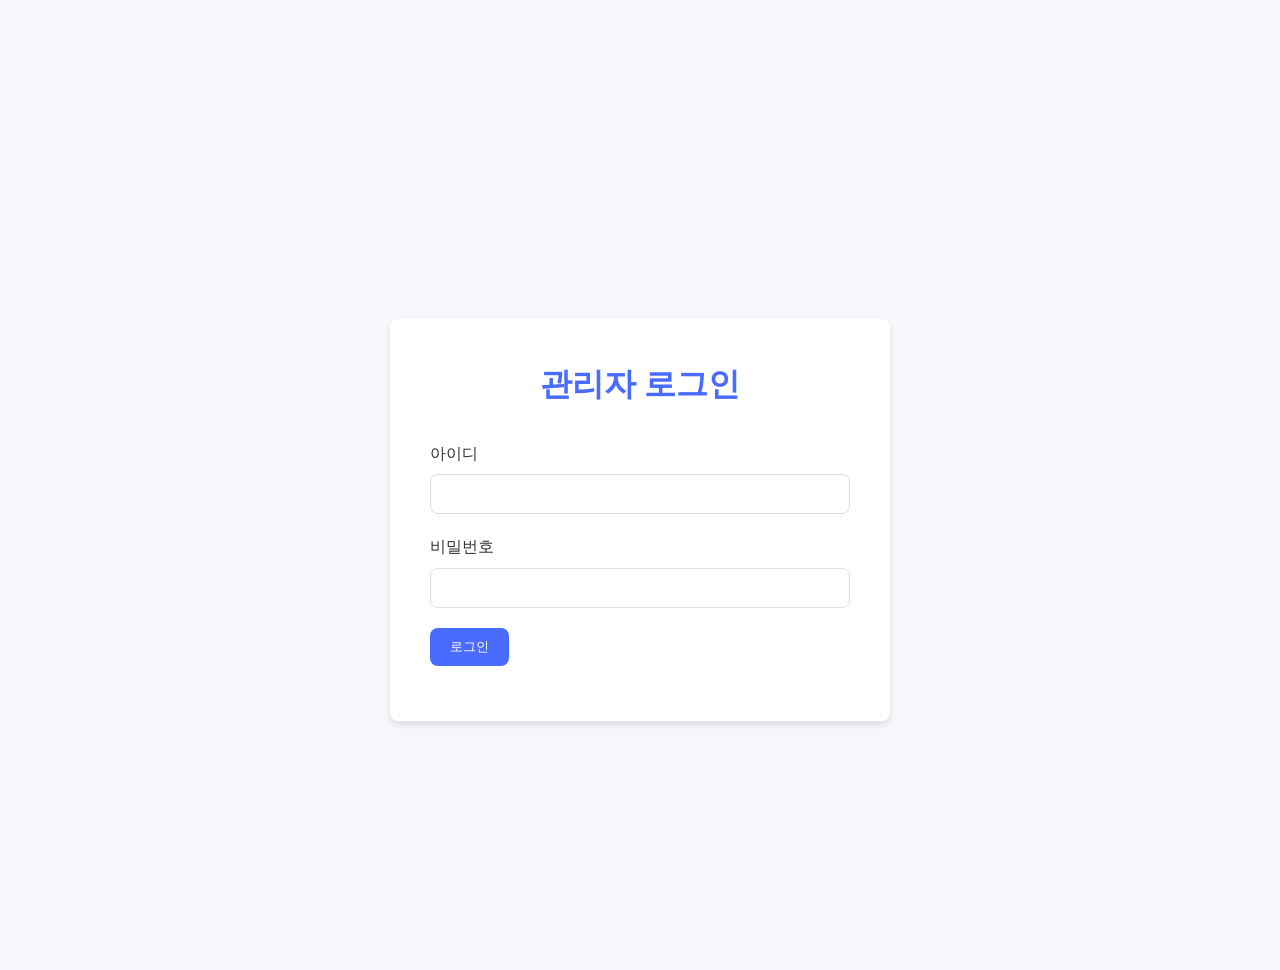
==== admin/admin-panel.html @ b7f73e36 "Add files via upload" ====
<!DOCTYPE html>
<html lang="ko">
<head>
    <meta charset="UTF-8">
    <meta name="viewport" content="width=device-width, initial-scale=1.0">
    <title>레조넌스 - 관리자 패널</title>
    <link rel="stylesheet" href="../style.css">
    <link rel="stylesheet" href="admin-style.css">
    <link rel="stylesheet" href="https://cdnjs.cloudflare.com/ajax/libs/font-awesome/6.4.0/css/all.min.css">
</head>
<body>
    <header id="admin-header">
        <div class="header-container">
            <div class="logo">
                <h1>레조넌스 관리자 패널</h1>
            </div>
            <nav class="nav-menu">
                <ul>
                    <li><button id="logout-btn">로그아웃</button></li>
                </ul>
            </nav>
        </div>
    </header>

    <div class="admin-container">
        <aside class="admin-sidebar">
            <ul>
                <li><button class="admin-menu-btn active" data-panel="patch-notes-panel">패치노트 관리</button></li>
                <li><button class="admin-menu-btn" data-panel="character-panel">캐릭터 정보 관리</button></li>
                <li><button class="admin-menu-btn" data-panel="calculator-panel">강화 계산기 관리</button></li>
                <li><button class="admin-menu-btn" data-panel="new-feature-panel">새 기능 추가</button></li>
            </ul>
            <div class="admin-actions">
                <button id="save-data-btn" class="btn">저장</button>
                <button id="export-data-btn" class="btn secondary">데이터 내보내기</button>
                <button id="import-data-btn" class="btn secondary">데이터 가져오기</button>
                <input type="file" id="import-data-file" accept=".json" style="display: none;">
            </div>
        </aside>

        <main class="admin-main">
            <!-- 패치노트 관리 패널 -->
            <div id="patch-notes-panel" class="admin-panel active">
                <h2>패치노트 관리</h2>
                <div class="admin-panel-actions">
                    <button id="add-patch-btn" class="btn">새 패치노트 추가</button>
                </div>
                <div class="admin-patch-list" id="admin-patch-list">
                    <!-- 패치노트 목록이 여기에 로드됩니다 -->
                </div>
            </div>

            <!-- 캐릭터 정보 관리 패널 -->
            <div id="character-panel" class="admin-panel">
                <h2>캐릭터 정보 관리</h2>
                <div class="admin-panel-actions">
                    <button id="add-character-btn" class="btn">새 캐릭터 추가</button>
                </div>
                <div class="admin-character-list" id="admin-character-list">
                    <!-- 캐릭터 목록이 여기에 로드됩니다 -->
                </div>
            </div>

            <!-- 강화 계산기 관리 패널 -->
            <div id="calculator-panel" class="admin-panel">
                <h2>강화 계산기 관리</h2>
                <div class="admin-calculator-controls">
                    <div class="input-group">
                        <label for="calc-grade-select">등급 선택</label>
                        <select id="calc-grade-select">
                            <option value="UR">UR</option>
                            <option value="SSR">SSR</option>
                            <option value="SR">SR</option>
                            <option value="R">R</option>
                        </select>
                    </div>
                    <div class="input-group">
                        <label for="calc-type-select">유형 선택</label>
                        <select id="calc-type-select">
                            <option value="weapon">무기/방어구</option>
                            <option value="accessory">악세서리</option>
                        </select>
                    </div>
                    <button id="update-calc-data-btn" class="btn">데이터 업데이트</button>
                </div>
                <div class="admin-calculator-data" id="admin-calculator-data">
                    <!-- 강화 데이터 테이블이 여기에 로드됩니다 -->
                </div>
            </div>

            <!-- 새 기능 추가 패널 -->
            <div id="new-feature-panel" class="admin-panel">
                <h2>새 기능 추가</h2>
                <div class="admin-new-feature">
                    <div class="input-group">
                        <label for="new-feature-name">기능 이름</label>
                        <input type="text" id="new-feature-name" placeholder="예: 장비 도감">
                    </div>
                    <div class="input-group">
                        <label for="new-feature-desc">기능 설명</label>
                        <textarea id="new-feature-desc" rows="3" placeholder="기능에 대한 간단한 설명"></textarea>
                    </div>
                    <div class="input-group">
                        <label for="new-feature-icon">아이콘 (Font Awesome 클래스)</label>
                        <input type="text" id="new-feature-icon" placeholder="예: fa-book">
                    </div>
                    <button id="add-feature-btn" class="btn">기능 추가</button>
                </div>
            </div>
        </main>
    </div>

    <!-- 패치노트 편집 모달 -->
    <div id="patch-edit-modal" class="admin-modal">
        <div class="admin-modal-content">
            <span class="close-admin-modal">&times;</span>
            <h3>패치노트 편집</h3>
            <form id="patch-edit-form">
                <input type="hidden" id="edit-patch-id">
                <div class="input-group">
                    <label for="edit-patch-title">제목</label>
                    <input type="text" id="edit-patch-title" required>
                </div>
                <div class="input-group">
                    <label for="edit-patch-date">날짜</label>
                    <input type="date" id="edit-patch-date" required>
                </div>
                <div class="input-group">
                    <label for="edit-patch-type">유형</label>
                    <select id="edit-patch-type" required>
                        <option value="character">캐릭터 업데이트</option>
                        <option value="balance">밸런스 조정</option>
                        <option value="resource">리소스 패치</option>
                    </select>
                </div>
                <div class="input-group">
                    <label for="edit-patch-summary">요약</label>
                    <textarea id="edit-patch-summary" rows="2" required></textarea>
                </div>
                <div class="input-group">
                    <label for="edit-patch-details">상세 내용</label>
                    <textarea id="edit-patch-details" rows="10" required></textarea>
                </div>
                <div class="form-actions">
                    <button type="submit" class="btn">저장</button>
                    <button type="button" id="delete-patch-btn" class="btn danger">삭제</button>
                </div>
            </form>
        </div>
    </div>

    <!-- 캐릭터 편집 모달 -->
    <div id="character-edit-modal" class="admin-modal">
        <div class="admin-modal-content">
            <span class="close-admin-modal">&times;</span>
            <h3>캐릭터 정보 편집</h3>
            <form id="character-edit-form">
                <input type="hidden" id="edit-character-id">
                <div class="input-group">
                    <label for="edit-character-name">이름</label>
                    <input type="text" id="edit-character-name" required>
                </div>
                <div class="input-group">
                    <label for="edit-character-grade">등급</label>
                    <select id="edit-character-grade" required>
                        <option value="UR">UR</option>
                        <option value="SSR">SSR</option>
                        <option value="SR">SR</option>
                        <option value="R">R</option>
                    </select>
                </div>
                <div class="input-group">
                    <label for="edit-character-element">속성</label>
                    <select id="edit-character-element" required>
                        <option value="불">불</option>
                        <option value="물">물</option>
                        <option value="바람">바람</option>
                        <option value="땅">땅</option>
                        <option value="빛">빛</option>
                        <option value="어둠">어둠</option>
                    </select>
                </div>
                <div class="input-group">
                    <label for="edit-character-position">포지션</label>
                    <select id="edit-character-position" required>
                        <option value="딜러">딜러</option>
                        <option value="서포터">서포터</option>
                        <option value="탱커">탱커</option>
                        <option value="힐러">힐러</option>
                    </select>
                </div>
                <div class="input-group">
                    <label for="edit-character-thumbnail">썸네일 URL</label>
                    <input type="text" id="edit-character-thumbnail" required>
                </div>
                <div class="input-group">
                    <label for="edit-character-story">스토리</label>
                    <textarea id="edit-character-story" rows="3" required></textarea>
                </div>
                <div class="input-group">
                    <label for="edit-character-combat">전투 스타일</label>
                    <textarea id="edit-character-combat" rows="3" required></textarea>
                </div>
                <div class="input-group">
                    <label for="edit-character-equipment">추천 장비</label>
                    <textarea id="edit-character-equipment" rows="3" required></textarea>
                </div>
                <div class="input-group">
                    <label>스킬 정보</label>
                    <div id="character-skills-container">
                        <!-- 스킬 입력 필드가 여기에 추가됩니다 -->
                    </div>
                    <button type="button" id="add-skill-btn" class="btn secondary">스킬 추가</button>
                </div>
                <div class="form-actions">
                    <button type="submit" class="btn">저장</button>
                    <button type="button" id="delete-character-btn" class="btn danger">삭제</button>
                </div>
            </form>
        </div>
    </div>

    <script src="admin-script.js"></script>
</body>
</html>
---- style.css ----
/* 기본 스타일 */
:root {
    --primary-color: #4a6bff;
    --secondary-color: #6c757d;
    --dark-color: #343a40;
    --light-color: #f8f9fa;
    --success-color: #28a745;
    --danger-color: #dc3545;
    --warning-color: #ffc107;
    --info-color: #17a2b8;
    --border-radius: 8px;
    --box-shadow: 0 4px 6px rgba(0, 0, 0, 0.1);
    --transition: all 0.3s ease;
}

* {
    margin: 0;
    padding: 0;
    box-sizing: border-box;
}

body {
    font-family: 'Segoe UI', Tahoma, Geneva, Verdana, sans-serif;
    line-height: 1.6;
    color: #333;
    background-color: #f5f7fa;
    padding-top: 70px;
}

a {
    text-decoration: none;
    color: inherit;
}

ul {
    list-style: none;
}

img {
    max-width: 100%;
    height: auto;
}

.container {
    max-width: 1200px;
    margin: 0 auto;
    padding: 0 20px;
}

.btn {
    display: inline-block;
    padding: 10px 20px;
    background-color: var(--primary-color);
    color: white;
    border: none;
    border-radius: var(--border-radius);
    cursor: pointer;
    transition: var(--transition);
    font-weight: 500;
}

.btn:hover {
    background-color: #3a5bef;
    transform: translateY(-2px);
    box-shadow: var(--box-shadow);
}

.btn.secondary {
    background-color: var(--secondary-color);
}

.btn.secondary:hover {
    background-color: #5a6268;
}

/* 헤더 스타일 */
#header {
    position: fixed;
    top: 0;
    left: 0;
    right: 0;
    background-color: white;
    box-shadow: var(--box-shadow);
    z-index: 1000;
}

.header-container {
    display: flex;
    justify-content: space-between;
    align-items: center;
    padding: 15px 20px;
    max-width: 1200px;
    margin: 0 auto;
}

.logo h1 {
    color: var(--primary-color);
    font-size: 24px;
    font-weight: 700;
}

.nav-menu ul {
    display: flex;
    gap: 20px;
}

.nav-menu a {
    font-weight: 500;
    padding: 5px 0;
    position: relative;
}

.nav-menu a::after {
    content: '';
    position: absolute;
    bottom: 0;
    left: 0;
    width: 0;
    height: 2px;
    background-color: var(--primary-color);
    transition: var(--transition);
}

.nav-menu a:hover::after {
    width: 100%;
}

.admin-login {
    color: var(--danger-color);
    font-weight: 600;
}

/* 섹션 공통 스타일 */
.section {
    padding: 60px 0;
    border-bottom: 1px solid #e9ecef;
}

.section-header {
    text-align: center;
    margin-bottom: 40px;
}

.section-header h2 {
    font-size: 32px;
    margin-bottom: 15px;
    color: var(--dark-color);
}

.section-header p {
    color: var(--secondary-color);
    max-width: 700px;
    margin: 0 auto;
}

/* 필터 버튼 스타일 */
.filter-btn {
    padding: 8px 16px;
    margin: 0 5px;
    background-color: transparent;
    border: 1px solid #ddd;
    color: var(--secondary-color);
    border-radius: 20px;
    transition: var(--transition);
}

.filter-btn.active, .filter-btn:hover {
    background-color: var(--primary-color);
    color: white;
    border-color: var(--primary-color);
}

/* 패치노트 섹션 스타일 */
.patch-container {
    display: grid;
    grid-template-columns: repeat(auto-fill, minmax(300px, 1fr));
    gap: 20px;
    margin-top: 20px;
}

.patch-card {
    background-color: white;
    border-radius: var(--border-radius);
    box-shadow: var(--box-shadow);
    overflow: hidden;
    transition: var(--transition);
}

.patch-card:hover {
    transform: translateY(-5px);
    box-shadow: 0 10px 20px rgba(0, 0, 0, 0.1);
}

.patch-card-header {
    padding: 15px;
    border-bottom: 1px solid #eee;
}

.patch-card-header h3 {
    font-size: 18px;
    margin-bottom: 5px;
}

.patch-date {
    color: var(--secondary-color);
    font-size: 14px;
}

.patch-summary {
    padding: 15px;
    font-size: 15px;
}

.patch-more {
    display: block;
    padding: 10px;
    text-align: center;
    background-color: #f8f9fa;
    color: var(--primary-color);
    font-weight: 500;
    cursor: pointer;
}

.patch-details {
    padding: 0 15px;
    max-height: 0;
    overflow: hidden;
    transition: max-height 0.3s ease;
}

.patch-details.active {
    padding: 15px;
    max-height: 1000px;
}

/* 강화 계산기 섹션 스타일 */
.calculator-container {
    display: flex;
    flex-wrap: wrap;
    gap: 30px;
    background-color: white;
    padding: 30px;
    border-radius: var(--border-radius);
    box-shadow: var(--box-shadow);
}

.calculator-input {
    flex: 1;
    min-width: 300px;
}

.calculator-result {
    flex: 1;
    min-width: 300px;
    background-color: #f8f9fa;
    padding: 20px;
    border-radius: var(--border-radius);
}

.input-group {
    margin-bottom: 20px;
}

.input-group label {
    display: block;
    margin-bottom: 8px;
    font-weight: 500;
}

.input-group select, .input-group input {
    width: 100%;
    padding: 10px;
    border: 1px solid #ddd;
    border-radius: var(--border-radius);
    font-size: 16px;
}

.result-item {
    margin-bottom: 15px;
    padding-bottom: 15px;
    border-bottom: 1px solid #eee;
}

.result-item span:first-child {
    display: block;
    margin-bottom: 5px;
    color: var(--secondary-color);
    font-size: 14px;
}

.result-item span:last-child {
    font-size: 18px;
    font-weight: 600;
}

.material-list {
    margin-top: 10px;
}

.material-item {
    display: flex;
    justify-content: space-between;
    margin-bottom: 8px;
}

/* 캐릭터 정보 섹션 스타일 */
.character-container {
    display: grid;
    grid-template-columns: repeat(auto-fill, minmax(250px, 1fr));
    gap: 20px;
    margin-top: 20px;
}

.character-card {
    background-color: white;
    border-radius: var(--border-radius);
    box-shadow: var(--box-shadow);
    overflow: hidden;
    transition: var(--transition);
}

.character-card:hover {
    transform: translateY(-5px);
    box-shadow: 0 10px 20px rgba(0, 0, 0, 0.1);
}

.character-thumbnail {
    height: 200px;
    overflow: hidden;
}

.character-thumbnail img {
    width: 100%;
    height: 100%;
    object-fit: cover;
    transition: var(--transition);
}

.character-card:hover .character-thumbnail img {
    transform: scale(1.05);
}

.character-info {
    padding: 15px;
}

.character-info h3 {
    margin-bottom: 10px;
    font-size: 18px;
}

.character-meta {
    display: flex;
    gap: 10px;
    margin-bottom: 15px;
    font-size: 14px;
}

.character-meta span {
    padding: 3px 8px;
    border-radius: 4px;
    font-weight: 500;
}

.character-actions {
    display: flex;
    gap: 10px;
}

.character-actions .btn {
    flex: 1;
    padding: 8px;
    font-size: 14px;
}

/* 모달 스타일 */
.modal {
    display: none;
    position: fixed;
    top: 0;
    left: 0;
    right: 0;
    bottom: 0;
    background-color: rgba(0, 0, 0, 0.5);
    z-index: 2000;
    overflow-y: auto;
}

.modal-content {
    background-color: white;
    margin: 50px auto;
    max-width: 800px;
    width: 90%;
    border-radius: var(--border-radius);
    box-shadow: 0 5px 15px rgba(0, 0, 0, 0.3);
    position: relative;
    padding: 30px;
}

.close-modal {
    position: absolute;
    top: 15px;
    right: 15px;
    font-size: 24px;
    cursor: pointer;
    color: var(--secondary-color);
    transition: var(--transition);
}

.close-modal:hover {
    color: var(--danger-color);
}

.modal-tabs {
    display: flex;
    gap: 10px;
    margin-bottom: 20px;
}

.modal-tab {
    padding: 8px 16px;
    background-color: transparent;
    border: 1px solid #ddd;
    border-radius: 4px;
    cursor: pointer;
    transition: var(--transition);
}

.modal-tab.active, .modal-tab:hover {
    background-color: var(--primary-color);
    color: white;
    border-color: var(--primary-color);
}

.tab-content {
    display: none;
}

.tab-content.active {
    display: block;
}

.table-container {
    overflow-x: auto;
}

table {
    width: 100%;
    border-collapse: collapse;
    margin-bottom: 20px;
}

table th, table td {
    padding: 12px 15px;
    text-align: left;
    border-bottom: 1px solid #ddd;
}

table th {
    background-color: #f8f9fa;
    font-weight: 600;
}

/* 캐릭터 모달 스타일 */
.character-modal-content {
    max-width: 900px;
}

.character-modal-header {
    display: flex;
    gap: 20px;
    margin-bottom: 20px;
}

.character-thumbnail {
    width: 150px;
    height: 150px;
    border-radius: 8px;
    overflow: hidden;
    flex-shrink: 0;
}

.character-thumbnail img {
    width: 100%;
    height: 100%;
    object-fit: cover;
}

.character-info {
    flex: 1;
}

.character-meta span {
    display: inline-block;
    margin-right: 10px;
    margin-bottom: 10px;
    padding: 4px 10px;
    border-radius: 4px;
    font-size: 14px;
    background-color: #f0f0f0;
}

.character-tabs {
    display: flex;
    gap: 10px;
    margin-bottom: 20px;
    border-bottom: 1px solid #eee;
    padding-bottom: 10px;
}

.character-tab {
    padding: 8px 16px;
    background-color: transparent;
    border: none;
    border-radius: 4px;
    cursor: pointer;
    transition: var(--transition);
}

.character-tab.active, .character-tab:hover {
    background-color: var(--primary-color);
    color: white;
}

.character-tab-content {
    display: none;
    padding: 10px 0;
}

.character-tab-content.active {
    display: block;
}

.skill-item {
    margin-bottom: 15px;
    padding-bottom: 15px;
    border-bottom: 1px solid #eee;
}

.skill-item h5 {
    margin-bottom: 5px;
    color: var(--primary-color);
}

/* 푸터 스타일 */
footer {
    text-align: center;
    padding: 20px;
    background-color: var(--dark-color);
    color: white;
}

/* 반응형 디자인 */
@media (max-width: 768px) {
    .header-container {
        flex-direction: column;
        padding: 15px;
    }
    
    .nav-menu {
        margin-top: 15px;
    }
    
    .nav-menu ul {
        flex-wrap: wrap;
        justify-content: center;
    }
    
    .section {
        padding: 40px 0;
    }
    
    .section-header h2 {
        font-size: 28px;
    }
    
    .calculator-container {
        flex-direction: column;
    }
    
    .character-modal-header {
        flex-direction: column;
    }
    
    .character-thumbnail {
        width: 100%;
        height: 200px;
        margin-bottom: 20px;
    }
}

@media (max-width: 480px) {
    .patch-container, .character-container {
        grid-template-columns: 1fr;
    }
    
    .modal-tabs, .character-tabs {
        flex-wrap: wrap;
    }
}
---- admin/admin-style.css ----
/* 관리자 패널 공통 스타일 */
.admin-login-container {
    display: flex;
    justify-content: center;
    align-items: center;
    min-height: 100vh;
    background-color: #f5f7fa;
}

.admin-login-box {
    background-color: white;
    padding: 40px;
    border-radius: var(--border-radius);
    box-shadow: var(--box-shadow);
    width: 100%;
    max-width: 500px;
}

.admin-login-box h1 {
    text-align: center;
    margin-bottom: 30px;
    color: var(--primary-color);
}

.login-error {
    color: var(--danger-color);
    margin-top: 15px;
    text-align: center;
}

/* 관리자 패널 레이아웃 */
.admin-container {
    display: flex;
    min-height: calc(100vh - 70px);
}

.admin-sidebar {
    width: 250px;
    background-color: var(--dark-color);
    color: white;
    padding: 20px 0;
}

.admin-main {
    flex: 1;
    padding: 30px;
    background-color: #f8f9fa;
}

.admin-menu-btn {
    display: block;
    width: 100%;
    padding: 12px 20px;
    background: none;
    border: none;
    color: white;
    text-align: left;
    cursor: pointer;
    transition: var(--transition);
    font-size: 16px;
}

.admin-menu-btn:hover, .admin-menu-btn.active {
    background-color: rgba(255, 255, 255, 0.1);
}

.admin-menu-btn.active {
    border-left: 3px solid var(--primary-color);
}

.admin-actions {
    padding: 20px;
    margin-top: 20px;
    border-top: 1px solid rgba(255, 255, 255, 0.1);
}

.admin-actions .btn {
    width: 100%;
    margin-bottom: 10px;
}

/* 관리자 패널 콘텐츠 */
.admin-panel {
    display: none;
}

.admin-panel.active {
    display: block;
}

.admin-panel h2 {
    margin-bottom: 20px;
    color: var(--dark-color);
}

.admin-panel-actions {
    margin-bottom: 20px;
}

/* 패치노트 관리 */
.admin-patch-list {
    display: grid;
    grid-template-columns: repeat(auto-fill, minmax(300px, 1fr));
    gap: 15px;
}

.admin-patch-card {
    background-color: white;
    border-radius: var(--border-radius);
    box-shadow: var(--box-shadow);
    padding: 15px;
    transition: var(--transition);
}

.admin-patch-card:hover {
    transform: translateY(-3px);
    box-shadow: 0 5px 15px rgba(0, 0, 0, 0.1);
}

.admin-patch-card h3 {
    margin-bottom: 5px;
    font-size: 16px;
}

.admin-patch-card p {
    font-size: 14px;
    color: var(--secondary-color);
    margin-bottom: 10px;
}

.admin-patch-card .patch-meta {
    display: flex;
    justify-content: space-between;
    font-size: 12px;
    color: var(--secondary-color);
}

.admin-patch-card .patch-actions {
    display: flex;
    gap: 10px;
    margin-top: 10px;
}

.admin-patch-card .patch-actions .btn {
    padding: 5px 10px;
    font-size: 12px;
}

/* 캐릭터 관리 */
.admin-character-list {
    display: grid;
    grid-template-columns: repeat(auto-fill, minmax(250px, 1fr));
    gap: 15px;
}

.admin-character-card {
    background-color: white;
    border-radius: var(--border-radius);
    box-shadow: var(--box-shadow);
    overflow: hidden;
    transition: var(--transition);
}

.admin-character-card:hover {
    transform: translateY(-3px);
    box-shadow: 0 5px 15px rgba(0, 0, 0, 0.1);
}

.admin-character-thumbnail {
    height: 150px;
    overflow: hidden;
}

.admin-character-thumbnail img {
    width: 100%;
    height: 100%;
    object-fit: cover;
}

.admin-character-info {
    padding: 15px;
}

.admin-character-info h3 {
    margin-bottom: 10px;
    font-size: 16px;
}

.admin-character-meta {
    display: flex;
    flex-wrap: wrap;
    gap: 5px;
    margin-bottom: 10px;
}

.admin-character-meta span {
    font-size: 12px;
    padding: 2px 6px;
    border-radius: 4px;
    background-color: #f0f0f0;
}

.admin-character-actions {
    display: flex;
    gap: 10px;
}

.admin-character-actions .btn {
    flex: 1;
    padding: 5px;
    font-size: 12px;
}

/* 강화 계산기 관리 */
.admin-calculator-controls {
    display: flex;
    gap: 20px;
    margin-bottom: 20px;
    flex-wrap: wrap;
}

.admin-calculator-controls .input-group {
    flex: 1;
    min-width: 200px;
}

.admin-calculator-data {
    background-color: white;
    border-radius: var(--border-radius);
    box-shadow: var(--box-shadow);
    padding: 20px;
    overflow-x: auto;
}

.admin-calculator-table {
    width: 100%;
    border-collapse: collapse;
}

.admin-calculator-table th, .admin-calculator-table td {
    padding: 10px;
    border: 1px solid #ddd;
    text-align: center;
}

.admin-calculator-table th {
    background-color: #f8f9fa;
    font-weight: 600;
}

.admin-calculator-table input {
    width: 100%;
    padding: 5px;
    border: 1px solid #ddd;
    border-radius: 4px;
    text-align: center;
}

/* 새 기능 추가 */
.admin-new-feature {
    background-color: white;
    border-radius: var(--border-radius);
    box-shadow: var(--box-shadow);
    padding: 20px;
    max-width: 600px;
}

/* 관리자 모달 */
.admin-modal {
    display: none;
    position: fixed;
    top: 0;
    left: 0;
    right: 0;
    bottom: 0;
    background-color: rgba(0, 0, 0, 0.5);
    z-index: 2000;
    overflow-y: auto;
}

.admin-modal-content {
    background-color: white;
    margin: 50px auto;
    max-width: 800px;
    width: 90%;
    border-radius: var(--border-radius);
    box-shadow: 0 5px 15px rgba(0, 0, 0, 0.3);
    position: relative;
    padding: 30px;
}

.close-admin-modal {
    position: absolute;
    top: 15px;
    right: 15px;
    font-size: 24px;
    cursor: pointer;
    color: var(--secondary-color);
    transition: var(--transition);
}

.close-admin-modal:hover {
    color: var(--danger-color);
}

.form-actions {
    display: flex;
    gap: 10px;
    margin-top: 20px;
}

.btn.danger {
    background-color: var(--danger-color);
}

.btn.danger:hover {
    background-color: #c82333;
}

.skill-input-group {
    display: flex;
    gap: 10px;
    margin-bottom: 10px;
    align-items: center;
}

.skill-input-group input {
    flex: 1;
    padding: 8px;
    border: 1px solid #ddd;
    border-radius: 4px;
}

.remove-skill-btn {
    color: var(--danger-color);
    cursor: pointer;
    font-size: 20px;
}

/* 반응형 디자인 */
@media (max-width: 768px) {
    .admin-container {
        flex-direction: column;
    }
    
    .admin-sidebar {
        width: 100%;
    }
    
    .admin-patch-list, .admin-character-list {
        grid-template-columns: 1fr;
    }
    
    .admin-calculator-controls .input-group {
        min-width: 100%;
    }
}
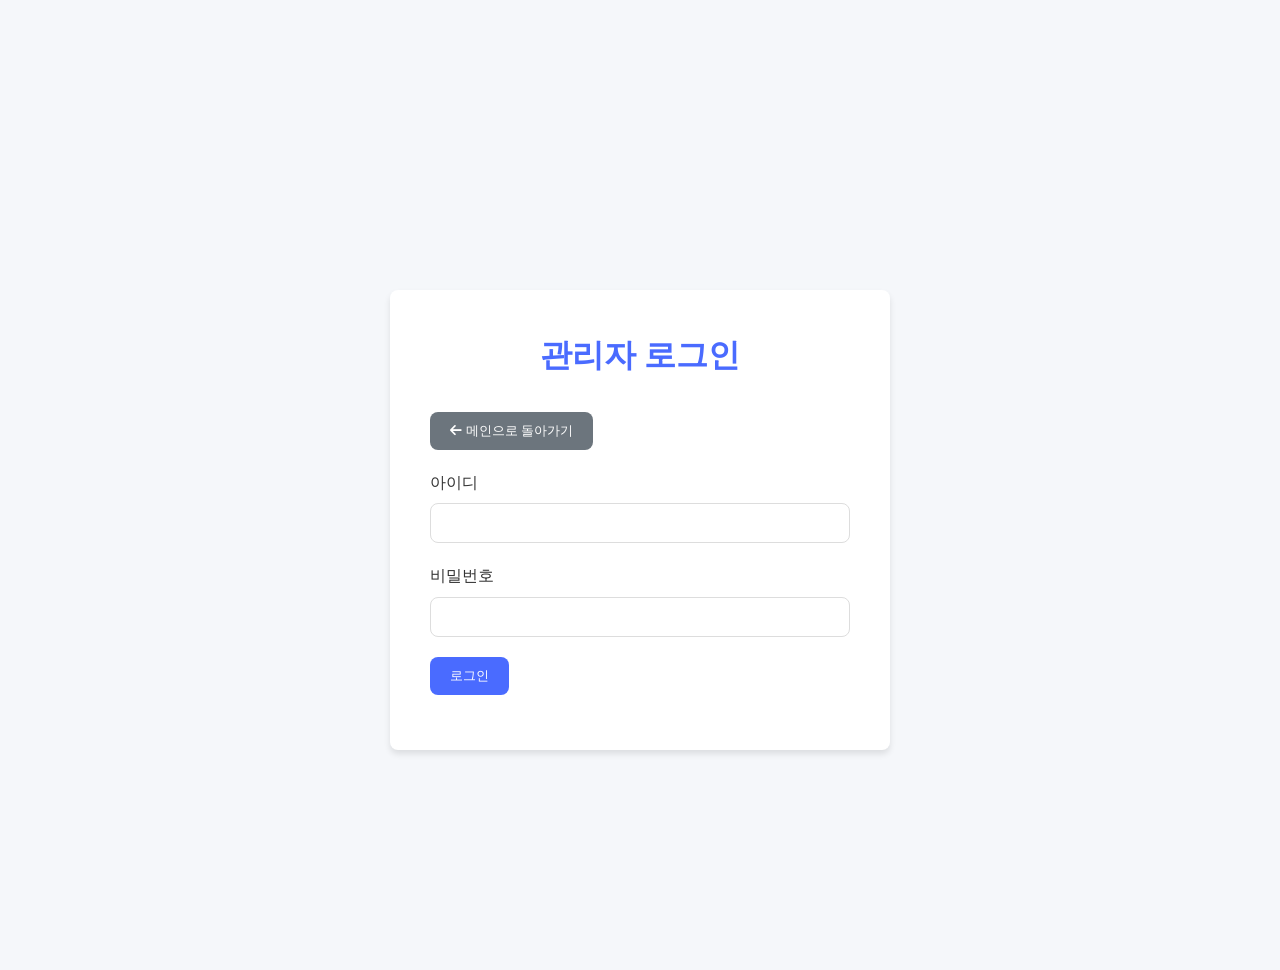
==== commit 012fd81b: "Add files via upload" ====
--- a/admin/admin-panel.html
+++ b/admin/admin-panel.html
@@ -17,6 +17,36 @@
             <nav class="nav-menu">
                 <ul>
                     <li><button id="logout-btn">로그아웃</button></li>
+                    <li><button id="change-pw-btn">비밀번호 변경</button></li>
+                    <li><button id="back-to-main-btn">메인으로</button></li>
+                </ul>
+            </nav>
+            
+            <!-- 비밀번호 변경 모달 추가 -->
+            <div id="change-pw-modal" class="admin-modal">
+                <div class="admin-modal-content">
+                    <span class="close-admin-modal">&times;</span>
+                    <h3>비밀번호 변경</h3>
+                    <form id="change-pw-form">
+                        <div class="input-group">
+                            <label for="current-pw">현재 비밀번호</label>
+                            <input type="password" id="current-pw" required>
+                        </div>
+                        <div class="input-group">
+                            <label for="new-pw">새 비밀번호</label>
+                            <input type="password" id="new-pw" required>
+                        </div>
+                        <div class="input-group">
+                            <label for="confirm-pw">새 비밀번호 확인</label>
+                            <input type="password" id="confirm-pw" required>
+                        </div>
+                        <div class="form-actions">
+                            <button type="submit" class="btn">변경</button>
+                        </div>
+                        <p class="pw-change-error" id="pw-change-error"></p>
+                    </form>
+                </div>
+            </div>
                 </ul>
             </nav>
         </div>
@@ -89,26 +119,27 @@
             </div>
 
             <!-- 새 기능 추가 패널 -->
-            <div id="new-feature-panel" class="admin-panel">
-                <h2>새 기능 추가</h2>
-                <div class="admin-new-feature">
-                    <div class="input-group">
-                        <label for="new-feature-name">기능 이름</label>
-                        <input type="text" id="new-feature-name" placeholder="예: 장비 도감">
-                    </div>
-                    <div class="input-group">
-                        <label for="new-feature-desc">기능 설명</label>
-                        <textarea id="new-feature-desc" rows="3" placeholder="기능에 대한 간단한 설명"></textarea>
-                    </div>
-                    <div class="input-group">
-                        <label for="new-feature-icon">아이콘 (Font Awesome 클래스)</label>
-                        <input type="text" id="new-feature-icon" placeholder="예: fa-book">
-                    </div>
-                    <button id="add-feature-btn" class="btn">기능 추가</button>
-                </div>
-            </div>
-        </main>
+<div id="new-feature-panel" class="admin-panel">
+    <h2>새 정보 칸 생성</h2>
+    <div class="admin-new-feature">
+        <div class="input-group">
+            <label for="feature-type">정보 유형 선택</label>
+            <select id="feature-type">
+                <option value="info-card">정보 카드</option>
+                <option value="image-gallery">이미지 갤러리</option>
+                <option value="data-table">데이터 테이블</option>
+            </select>
+        </div>
+        
+        <div id="feature-form-container">
+            <!-- 동적으로 폼이 로드됩니다 -->
+        </div>
+        
+        <div id="feature-preview" class="feature-preview">
+            <!-- 생성할 콘텐츠 미리보기 -->
+        </div>
     </div>
+</div>
 
     <!-- 패치노트 편집 모달 -->
     <div id="patch-edit-modal" class="admin-modal">
--- a/admin/admin-style.css
+++ b/admin/admin-style.css
@@ -354,4 +354,92 @@
     .admin-calculator-controls .input-group {
         min-width: 100%;
     }
+    /* 비밀번호 변경 모달 스타일 추가 */
+#change-pw-modal .admin-modal-content {
+    max-width: 500px;
+}
+
+.pw-change-error {
+    color: var(--danger-color);
+    margin-top: 15px;
+    text-align: center;
+}
+
+/* 네비게이션 메뉴 스타일 조정 */
+.nav-menu ul {
+    display: flex;
+    gap: 10px;
+}
+
+.nav-menu button {
+    padding: 8px 15px;
+    background-color: var(--primary-color);
+    color: white;
+    border: none;
+    border-radius: var(--border-radius);
+    cursor: pointer;
+    transition: var(--transition);
+}
+
+.nav-menu button:hover {
+    background-color: #3a5bef;
+}
+
+
+/* 드래그 앤 드롭 스타일 */
+.admin-patch-card, .admin-character-card {
+    cursor: move;
+    user-select: none;
+}
+
+.admin-patch-card.dragging, .admin-character-card.dragging {
+    opacity: 0.5;
+    background-color: #f8f9fa;
+}
+
+/* 새 정보 칸 생성 스타일 */
+.feature-preview {
+    margin-top: 20px;
+    padding: 20px;
+    background-color: white;
+    border-radius: var(--border-radius);
+    box-shadow: var(--box-shadow);
+}
+
+.info-card-preview {
+    padding: 15px;
+    border: 1px solid #ddd;
+    border-radius: var(--border-radius);
+}
+
+.gallery-preview {
+    display: grid;
+    grid-template-columns: repeat(auto-fill, minmax(150px, 1fr));
+    gap: 10px;
+    margin-top: 15px;
+}
+
+.gallery-preview img {
+    width: 100%;
+    height: 150px;
+    object-fit: cover;
+    border-radius: 4px;
+}
+
+.table-preview {
+    width: 100%;
+    border-collapse: collapse;
+    margin-top: 15px;
+}
+
+.table-preview th, .table-preview td {
+    padding: 8px;
+    border: 1px solid #ddd;
+    text-align: left;
+}
+
+.table-preview th {
+    background-color: #f5f5f5;
+}
+
 }
